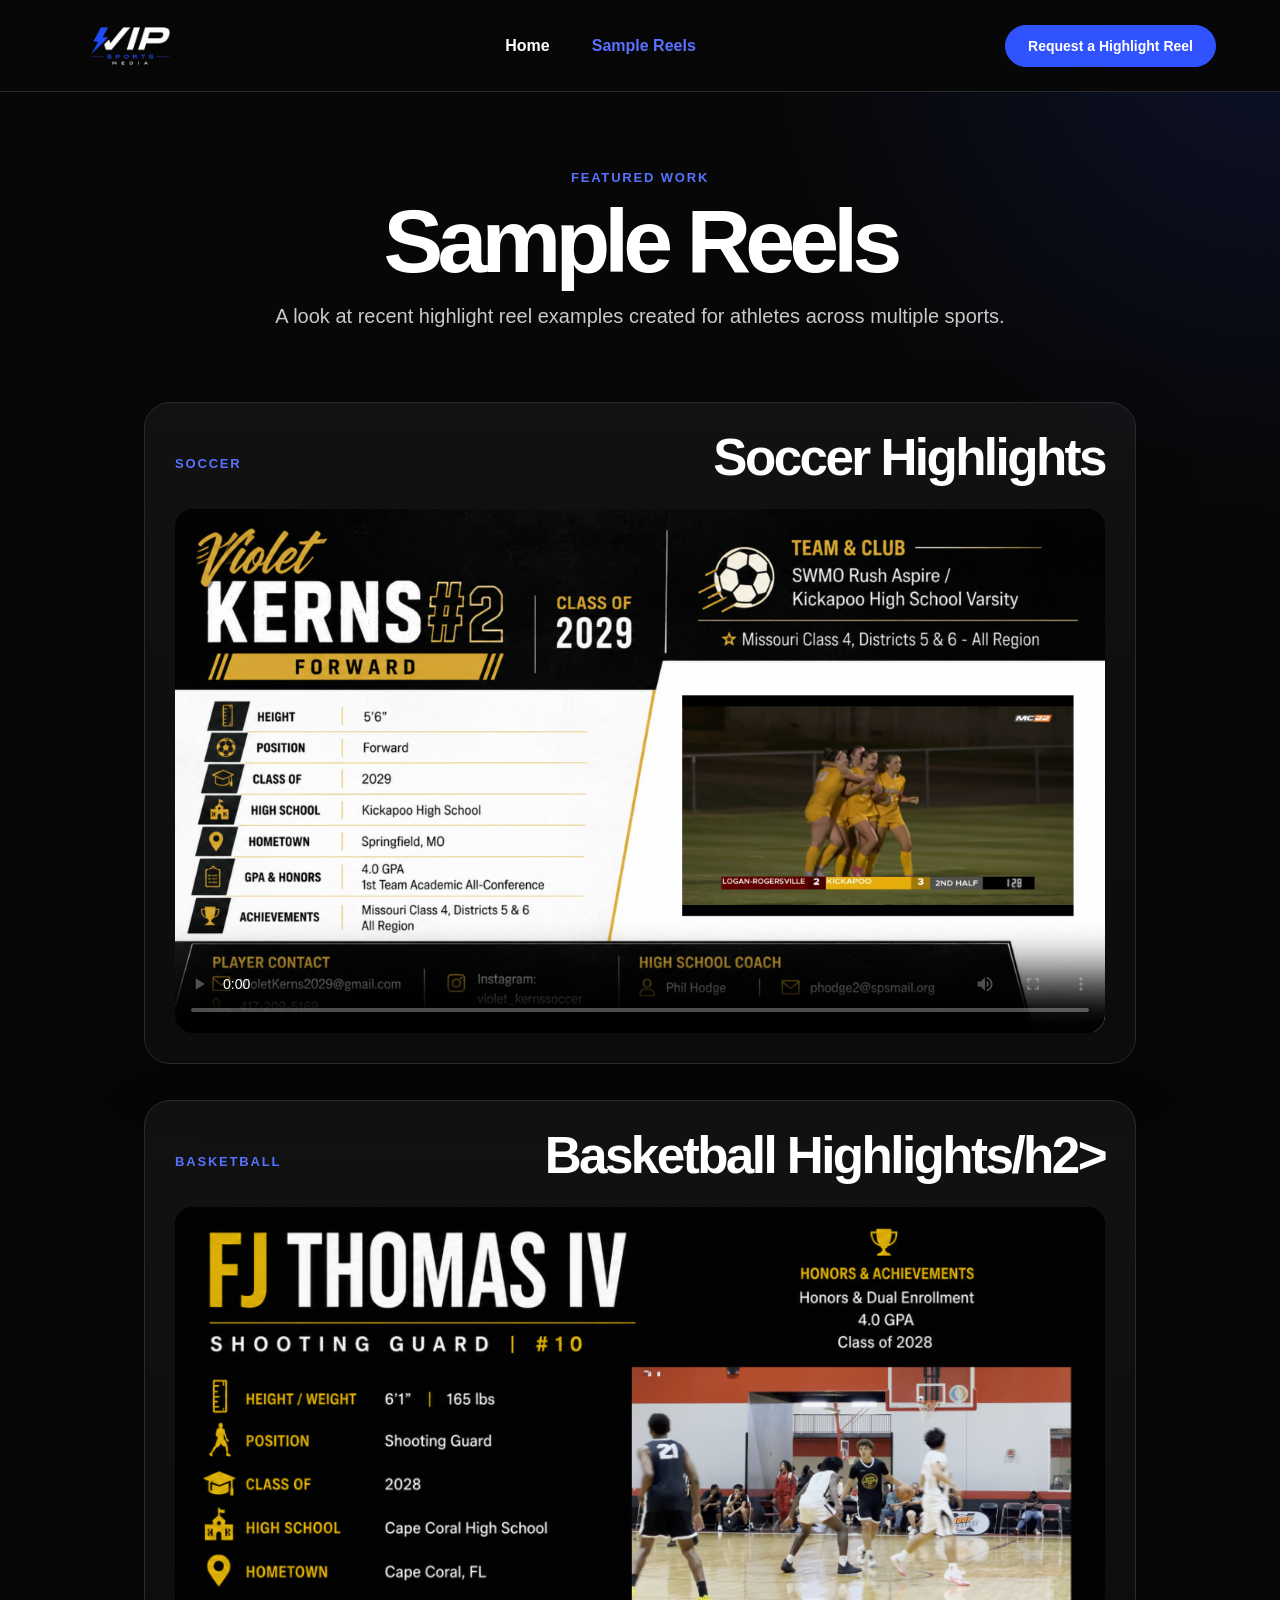
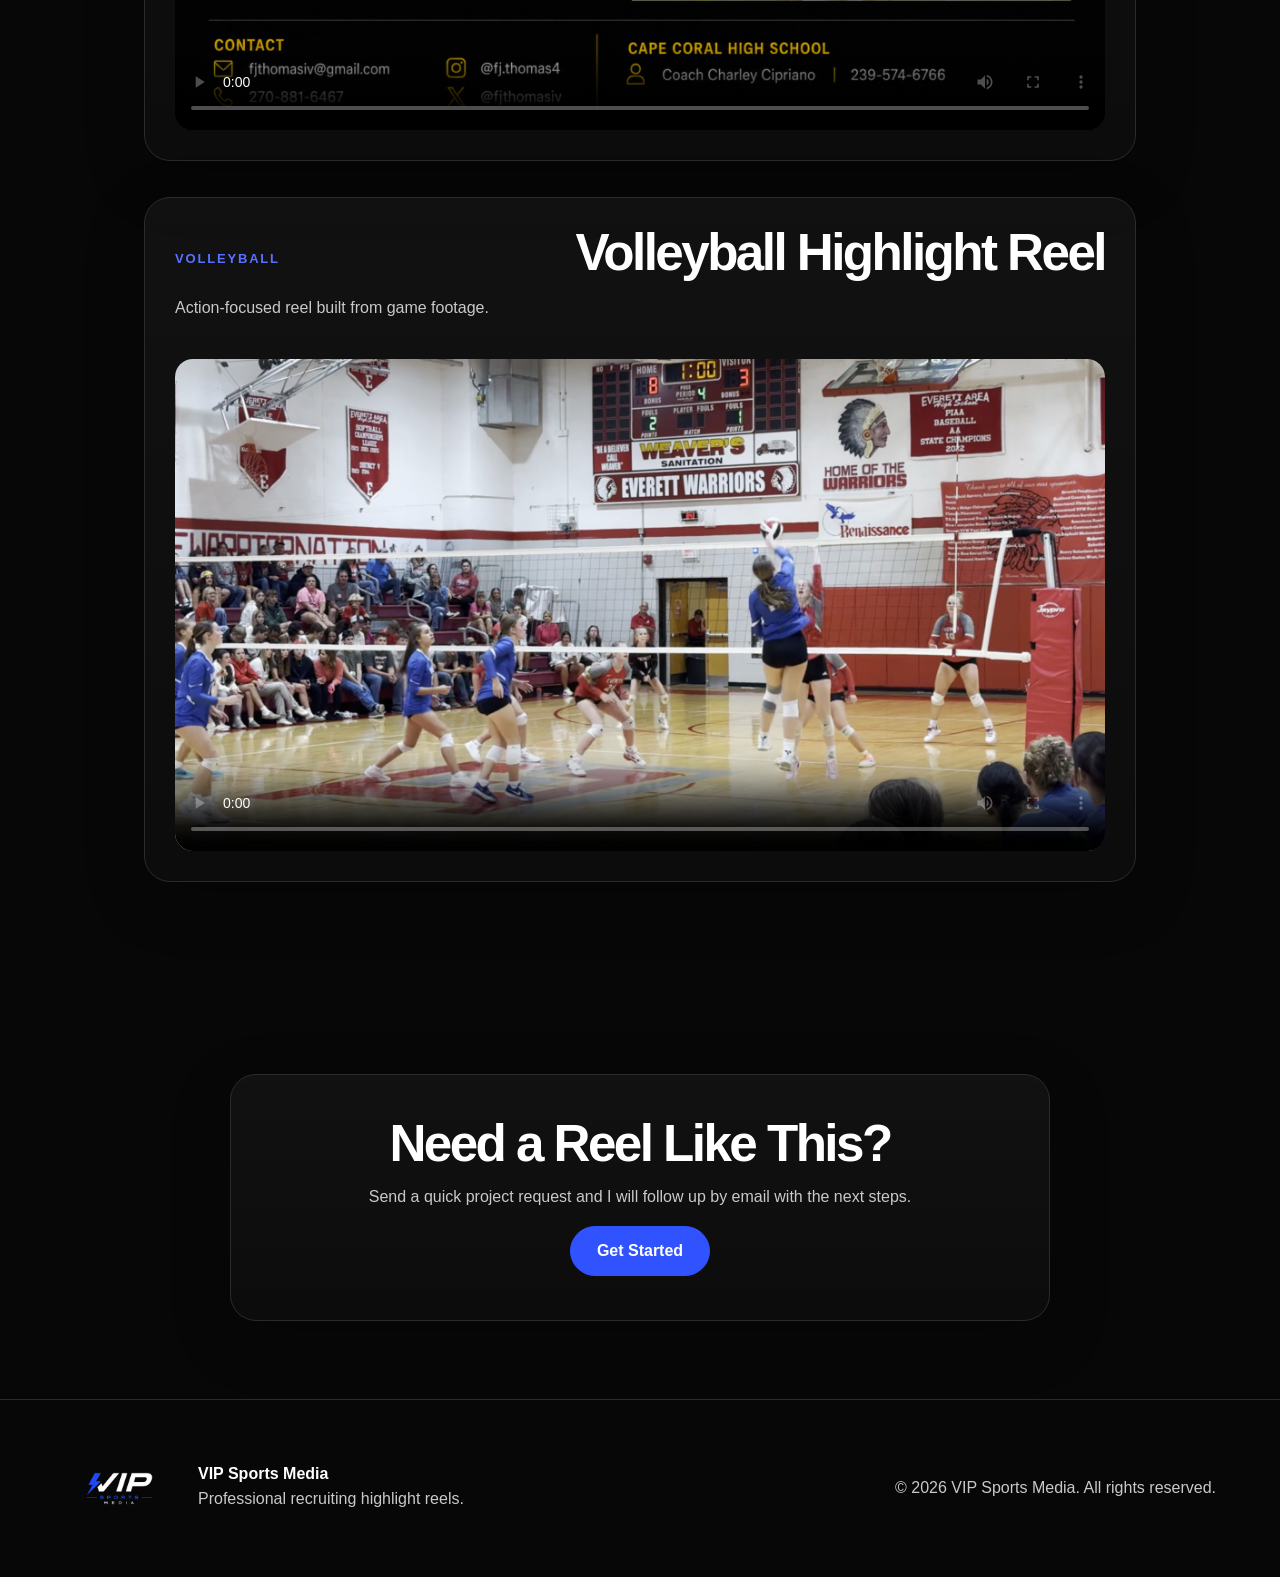
==== sample-reels.html @ ad0f1d86 "Update basketball sample title" ====
<!doctype html>
<html lang="en">
<head>
  <meta charset="utf-8">
  <meta name="viewport" content="width=device-width, initial-scale=1">
  <title>Sample Reels | VIP Sports Media</title>
  <meta name="description" content="Featured basketball and volleyball highlight reels edited by VIP Sports Media.">
  <link rel="stylesheet" href="css/styles.css">
</head>
<body>
  <header class="site-header">
    <a class="brand" href="index.html" aria-label="VIP Sports Media home">
      <img src="images/logo.png" alt="VIP Sports Media logo">
    </a>
    <nav aria-label="Primary navigation">
      <a href="index.html">Home</a>
      <a href="sample-reels.html" class="active">Sample Reels</a>
    </nav>
    <a class="btn btn-small" href="index.html#request">Request a Highlight Reel</a>
  </header>

  <main>
    <section class="section samples-hero center reveal">
      <p class="eyebrow">Featured Work</p>
      <h1>Sample Reels</h1>
      <p class="lead centered">A look at recent highlight reel examples created for athletes across multiple sports.</p>
    </section>

    <section class="section samples-grid reveal">
    <article class="sample-card card">
      <div class="sample-info">
        <p class="sport-tag">Soccer</p>
        <h2>Soccer Highlights</h2>
      </div>
      <video controls preload="metadata" poster="images/Bio - Kerns.png">
        <source src="videos/Violet_Kerns.mp4" type="video/mp4">
        Your browser does not support the video tag.
      </video>
    </article>

      <article class="sample-card card">
        <div class="sample-info">
          <p class="sport-tag">Basketball</p>
          <h2>Basketball Highlights/h2>
        </div>
        <video controls preload="metadata" poster="images/fj-thomas-cover.png">
          <source src="videos/fj-thomas-highlight.mp4" type="video/mp4">
          Your browser does not support the video tag.
        </video>
      </article>

      <article class="sample-card card">
        <div class="sample-info">
          <p class="sport-tag">Volleyball</p>
          <h2>Volleyball Highlight Reel</h2>
          <p>Action-focused reel built from game footage.</p>
        </div>
        <video controls preload="metadata" poster="images/volleyball-cover.png">
          <source src="videos/volleyball-highlight.mp4" type="video/mp4">
          Your browser does not support the video tag.
        </video>
      </article>
    </section>

    <section class="section center reveal">
      <div class="final-cta card">
        <h2>Need a Reel Like This?</h2>
        <p>Send a quick project request and I will follow up by email with the next steps.</p>
        <a class="btn" href="index.html#request">Get Started</a>
      </div>
    </section>
  </main>

  <footer class="site-footer">
    <img src="images/logo.png" alt="VIP Sports Media logo">
    <div>
      <strong>VIP Sports Media</strong>
      <p>Professional recruiting highlight reels.</p>
    </div>
    <p>© 2026 VIP Sports Media. All rights reserved.</p>
  </footer>

  <script src="js/script.js"></script>
</body>
</html>
---- css/styles.css ----
:root {
  --bg: #070707;
  --surface: #111111;
  --card: #171717;
  --line: #2b2b2b;
  --text: #ffffff;
  --muted: #c9c9c9;
  --soft: #f4f4f4;
  --blue: #3152ff;
  --blue-light: #5872ff;
  --shadow: 0 24px 90px rgba(0, 0, 0, .42);
}

* { box-sizing: border-box; }
html { scroll-behavior: smooth; }
body {
  margin: 0;
  background: radial-gradient(circle at top right, rgba(49, 82, 255, .14), transparent 32rem), var(--bg);
  color: var(--text);
  font-family: Arial, Helvetica, sans-serif;
}
a { color: inherit; }
img, video { max-width: 100%; }

.site-header {
  min-height: 92px;
  display: flex;
  align-items: center;
  justify-content: space-between;
  gap: 24px;
  padding: 0 5vw;
  border-bottom: 1px solid var(--line);
  background: rgba(7, 7, 7, .9);
  backdrop-filter: blur(14px);
  position: sticky;
  top: 0;
  z-index: 10;
}
.brand img { width: 132px; display: block; }
nav { display: flex; gap: 42px; font-weight: 800; }
nav a { text-decoration: none; color: var(--text); }
nav a:hover, nav a.active { color: var(--blue-light); }

.section { padding: 78px 5vw; }
.center { text-align: center; }
.narrow { max-width: 760px; margin: 0 auto; }

.btn {
  display: inline-flex;
  align-items: center;
  justify-content: center;
  background: var(--blue);
  color: #fff;
  text-decoration: none;
  border: 1px solid var(--blue);
  border-radius: 999px;
  padding: 15px 26px;
  font-weight: 900;
  cursor: pointer;
  transition: transform .2s ease, background .2s ease, border-color .2s ease;
}
.btn:hover { background: var(--blue-light); border-color: var(--blue-light); transform: translateY(-2px); }
.btn-small { padding: 12px 22px; font-size: 14px; }
.btn-outline { background: transparent; border-color: rgba(255, 255, 255, .25); }
.btn-full { width: 100%; }

.eyebrow {
  margin: 0 0 14px;
  color: var(--blue-light);
  text-transform: uppercase;
  letter-spacing: .14em;
  font-weight: 900;
  font-size: 13px;
}
h1, h2, h3, p { margin-top: 0; }
h1 {
  font-size: clamp(48px, 7vw, 92px);
  line-height: .94;
  letter-spacing: -.065em;
  margin-bottom: 22px;
}
h2 {
  font-size: clamp(36px, 4vw, 58px);
  line-height: .98;
  letter-spacing: -.05em;
  margin-bottom: 16px;
}
h3 { font-size: 24px; margin-bottom: 12px; }
.lead, .section-heading p, .section-text {
  color: var(--muted);
  font-size: 20px;
  line-height: 1.55;
}
.centered { margin-left: auto; margin-right: auto; }
.section-heading { max-width: 860px; margin: 0 auto 34px; }

.hero {
  display: grid;
  grid-template-columns: minmax(0, 1fr) minmax(360px, .92fr);
  gap: 60px;
  align-items: center;
  min-height: calc(100vh - 92px);
}
.hero-copy { max-width: 780px; }
.pill-row {
  display: flex;
  flex-wrap: wrap;
  gap: 12px;
  margin: 26px 0 0;
}
.pill-row span {
  background: rgba(255, 255, 255, .055);
  border: 1px solid var(--line);
  border-radius: 999px;
  padding: 10px 15px;
  font-size: 14px;
  font-weight: 900;
}
.actions { display: flex; flex-wrap: wrap; gap: 16px; margin-top: 32px; }
.hero-visual {
  position: relative;
  min-height: 460px;
  border: 1px solid var(--line);
  border-radius: 30px;
  overflow: hidden;
  background: #000;
  box-shadow: var(--shadow);
}
.hero-visual::after {
  content: "";
  position: absolute;
  inset: 0;
  background: linear-gradient(135deg, rgba(0,0,0,.58), rgba(0,0,0,.05) 55%, rgba(49,82,255,.22));
}
.hero-visual img { width: 100%; height: 100%; min-height: 460px; object-fit: cover; display: block; }
.badge {
  position: absolute;
  z-index: 2;
  background: rgba(7, 7, 7, .78);
  border: 1px solid rgba(255, 255, 255, .18);
  backdrop-filter: blur(12px);
  border-radius: 999px;
  padding: 12px 18px;
  font-weight: 900;
}
.badge-top { top: 22px; right: 22px; }
.badge-bottom { bottom: 22px; left: 22px; }

.card {
  background: linear-gradient(180deg, rgba(255,255,255,.045), rgba(255,255,255,.02));
  border: 1px solid var(--line);
  border-radius: 26px;
  box-shadow: 0 18px 60px rgba(0,0,0,.24);
}
.feature-grid, .steps-row {
  display: grid;
  grid-template-columns: repeat(3, minmax(0, 1fr));
  gap: 22px;
  max-width: 1180px;
  margin: 0 auto;
}
.feature-card, .step-card { padding: 32px; }
.feature-card p, .step-card p, .price-card p, .sample-card p, .final-cta p, .site-footer p {
  color: var(--muted);
  line-height: 1.55;
}
.icon { font-size: 34px; margin-bottom: 18px; }
.step-number { color: var(--blue-light); font-weight: 900; letter-spacing: .08em; }

.split-section {
  display: grid;
  grid-template-columns: minmax(0, .9fr) minmax(320px, .7fr);
  gap: 50px;
  align-items: center;
  max-width: 1180px;
  margin: 0 auto;
}
.price-card { padding: 42px; text-align: center; }
.price-label { color: var(--muted); font-weight: 900; text-transform: uppercase; letter-spacing: .14em; font-size: 13px; }
.price { font-size: 94px; line-height: 1; font-weight: 900; letter-spacing: -.075em; margin: 8px 0 22px; }
.check-list { display: inline-grid; gap: 10px; text-align: left; margin: 0 0 22px; padding: 0; list-style: none; }
.check-list li::before { content: "✓"; color: var(--blue-light); font-weight: 900; margin-right: 10px; }
.small-note { font-size: 14px; font-weight: 800; }

.contact-card { max-width: 900px; margin: 34px auto 0; padding: 34px; }
.form-grid { display: grid; grid-template-columns: 1fr 1fr; gap: 18px; }
label { display: block; margin-bottom: 18px; color: var(--text); font-size: 13px; font-weight: 900; }
input, textarea {
  width: 100%;
  margin-top: 8px;
  background: #101010;
  border: 1px solid #343434;
  border-radius: 10px;
  color: var(--text);
  font: inherit;
  padding: 14px;
}
textarea { min-height: 130px; resize: vertical; }
input:focus, textarea:focus { outline: 2px solid rgba(49, 82, 255, .5); border-color: var(--blue-light); }

.samples-hero { padding-bottom: 30px; }
.samples-hero h1 { margin-bottom: 18px; }
.samples-grid { max-width: 1120px; margin: 0 auto; padding-top: 20px; }
.sample-card { padding: 30px; margin-bottom: 36px; }
.sample-info { display: flex; flex-wrap: wrap; align-items: end; justify-content: space-between; gap: 14px; margin-bottom: 22px; }
.sample-info h2 { margin-bottom: 4px; }
.sport-tag { color: var(--blue-light) !important; font-weight: 900; text-transform: uppercase; letter-spacing: .14em; font-size: 13px; }
video { width: 100%; border-radius: 18px; background: #000; display: block; }
.final-cta { max-width: 820px; margin: 0 auto; padding: 44px; }

.site-footer {
  display: grid;
  grid-template-columns: auto 1fr auto;
  align-items: center;
  gap: 24px;
  padding: 52px 5vw;
  border-top: 1px solid var(--line);
}
.site-footer img { width: 110px; }
.site-footer strong { display: block; margin-bottom: 4px; }
.site-footer p { margin: 0; }

.reveal { opacity: 0; transform: translateY(18px); transition: opacity .55s ease, transform .55s ease; }
.reveal.visible { opacity: 1; transform: translateY(0); }

@media (max-width: 900px) {
  .site-header { flex-wrap: wrap; padding: 18px 5vw; }
  .site-header .btn { display: none; }
  nav { order: 3; width: 100%; justify-content: center; gap: 30px; }
  .hero, .split-section, .feature-grid, .steps-row { grid-template-columns: 1fr; }
  .hero { min-height: auto; }
  .hero-visual, .hero-visual img { min-height: 330px; }
  .section { padding: 56px 5vw; }
  .form-grid { grid-template-columns: 1fr; gap: 0; }
  .site-footer { grid-template-columns: 1fr; text-align: center; justify-items: center; }
}

@media (max-width: 560px) {
  .brand img { width: 116px; }
  h1 { font-size: 48px; }
  h2 { font-size: 38px; }
  .lead, .section-heading p, .section-text { font-size: 18px; }
  .actions { flex-direction: column; align-items: stretch; }
  .btn { width: 100%; }
  .price { font-size: 76px; }
  .contact-card, .feature-card, .step-card, .sample-card, .price-card { padding: 24px; }
}
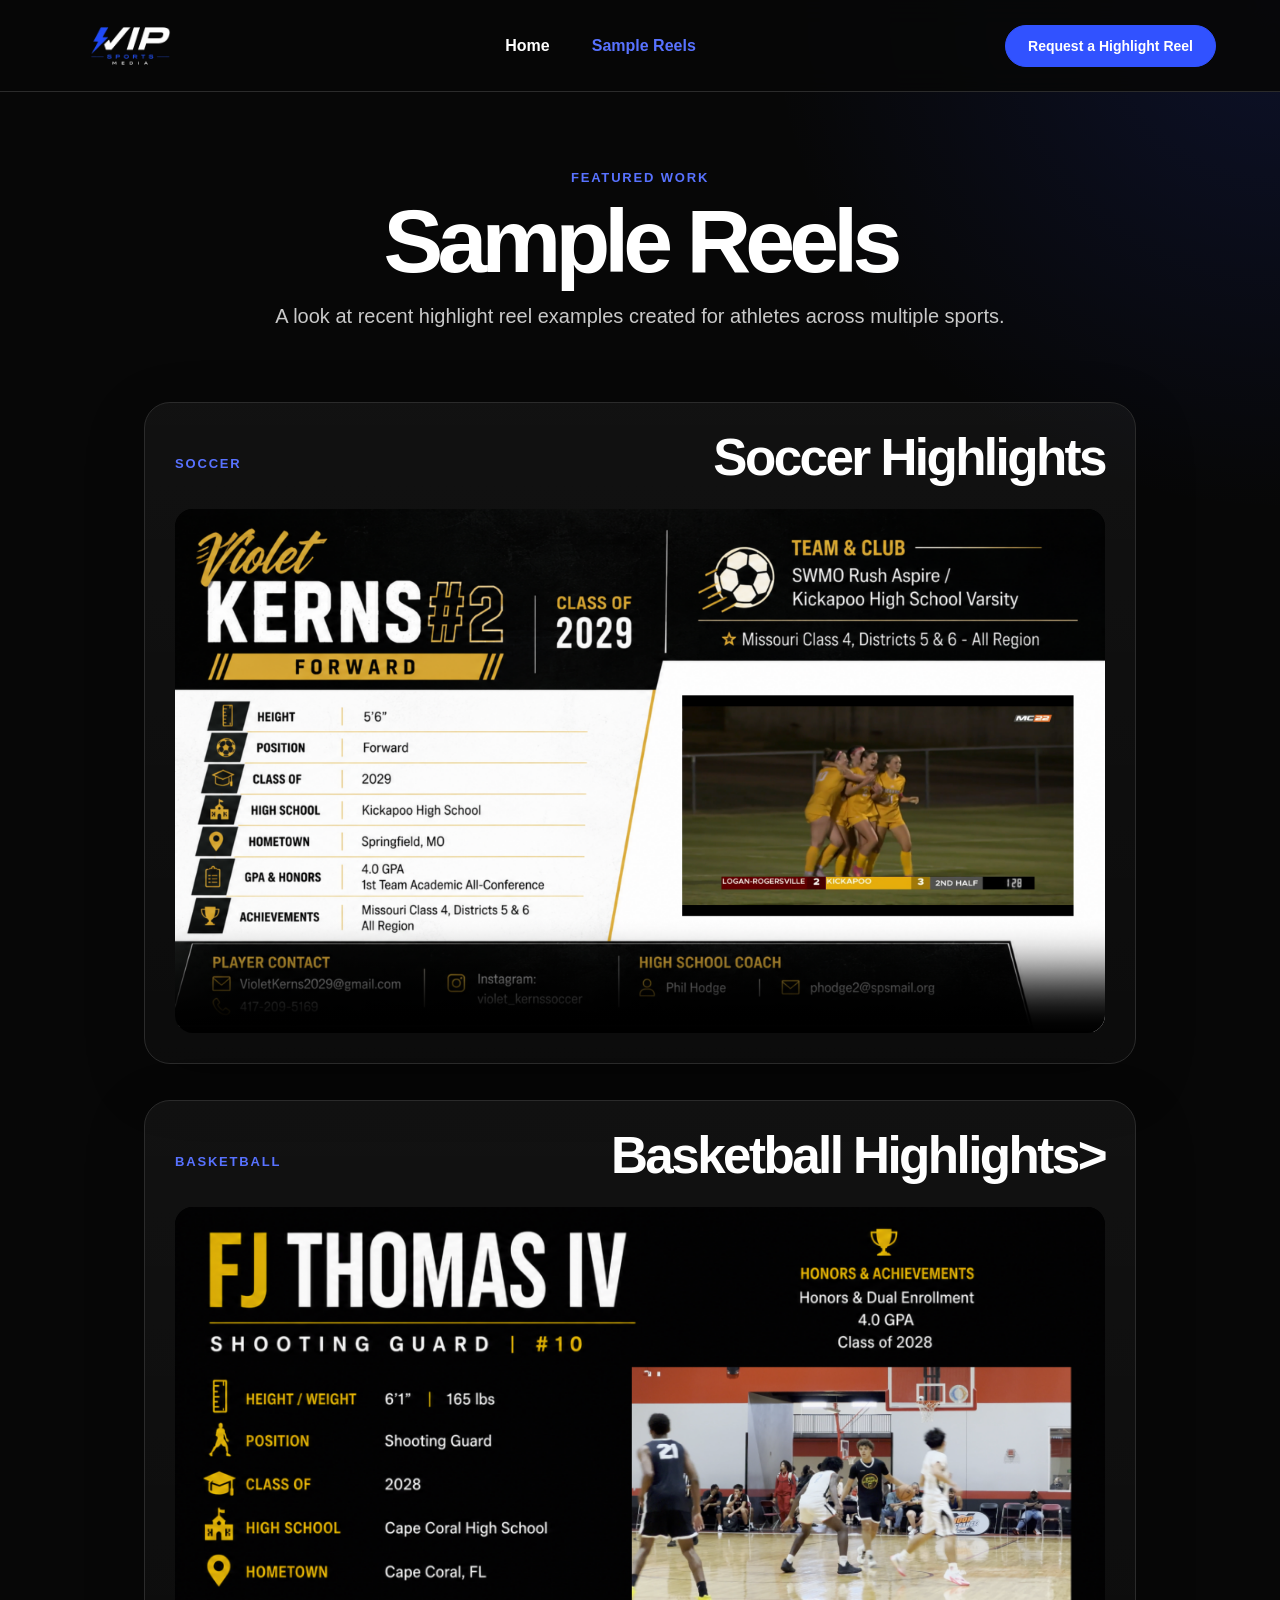
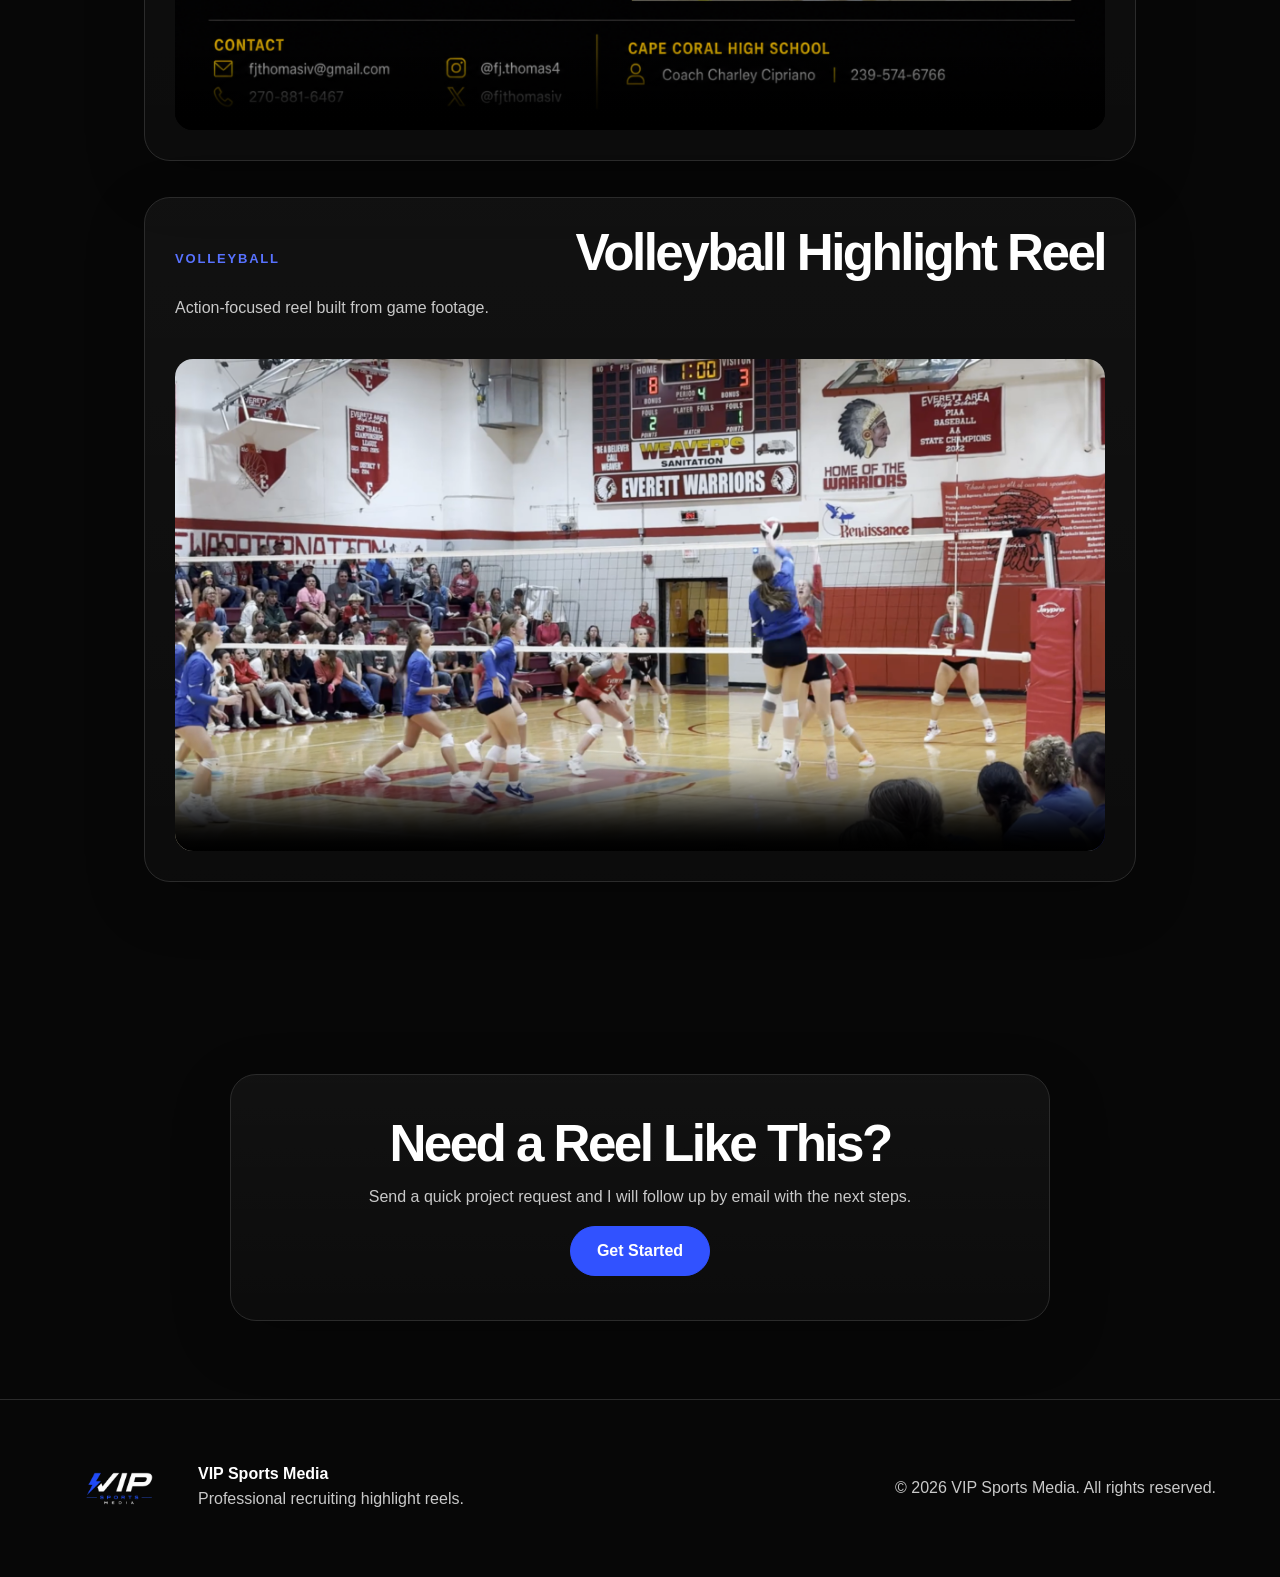
==== commit 7d460a09: "Update sample-reels.html" ====
--- a/sample-reels.html
+++ b/sample-reels.html
@@ -41,7 +41,7 @@
       <article class="sample-card card">
         <div class="sample-info">
           <p class="sport-tag">Basketball</p>
-          <h2>Basketball Highlights/h2>
+          <h2>Basketball Highlights>
         </div>
         <video controls preload="metadata" poster="images/fj-thomas-cover.png">
           <source src="videos/fj-thomas-highlight.mp4" type="video/mp4">
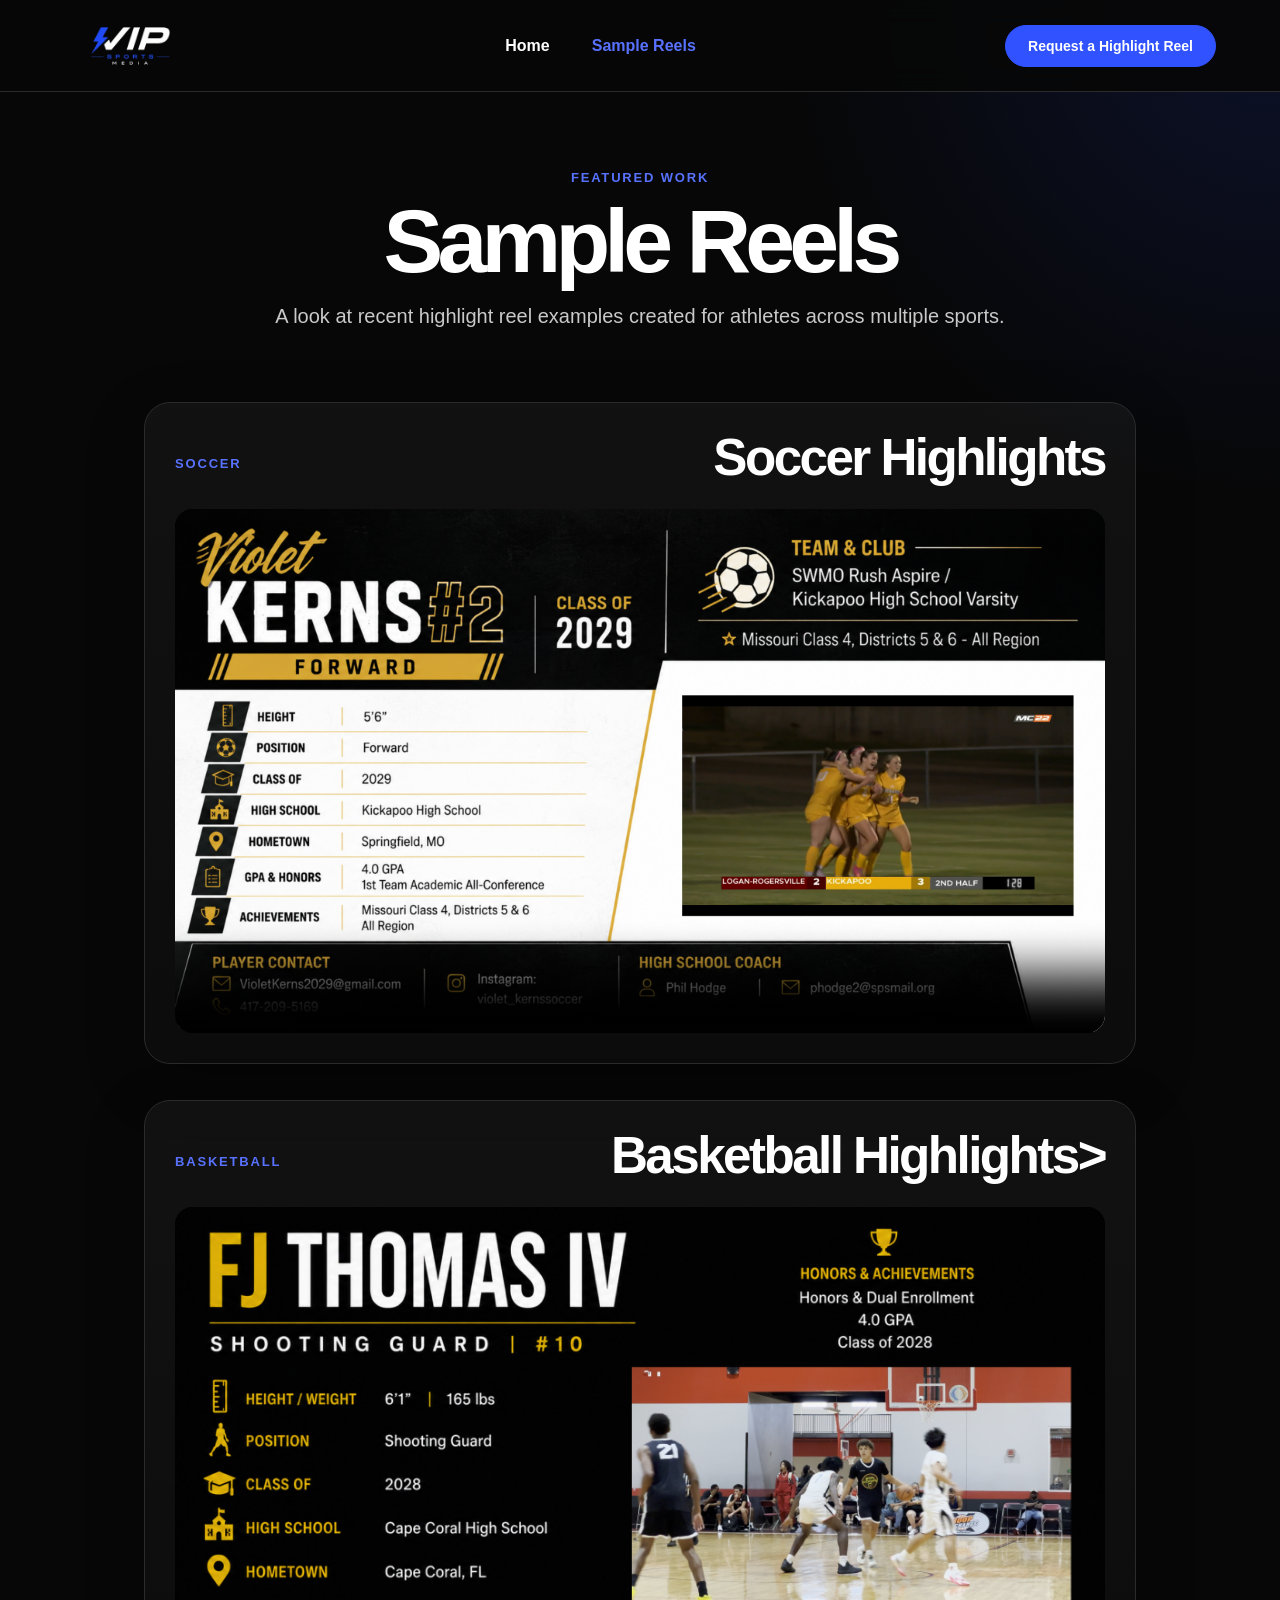
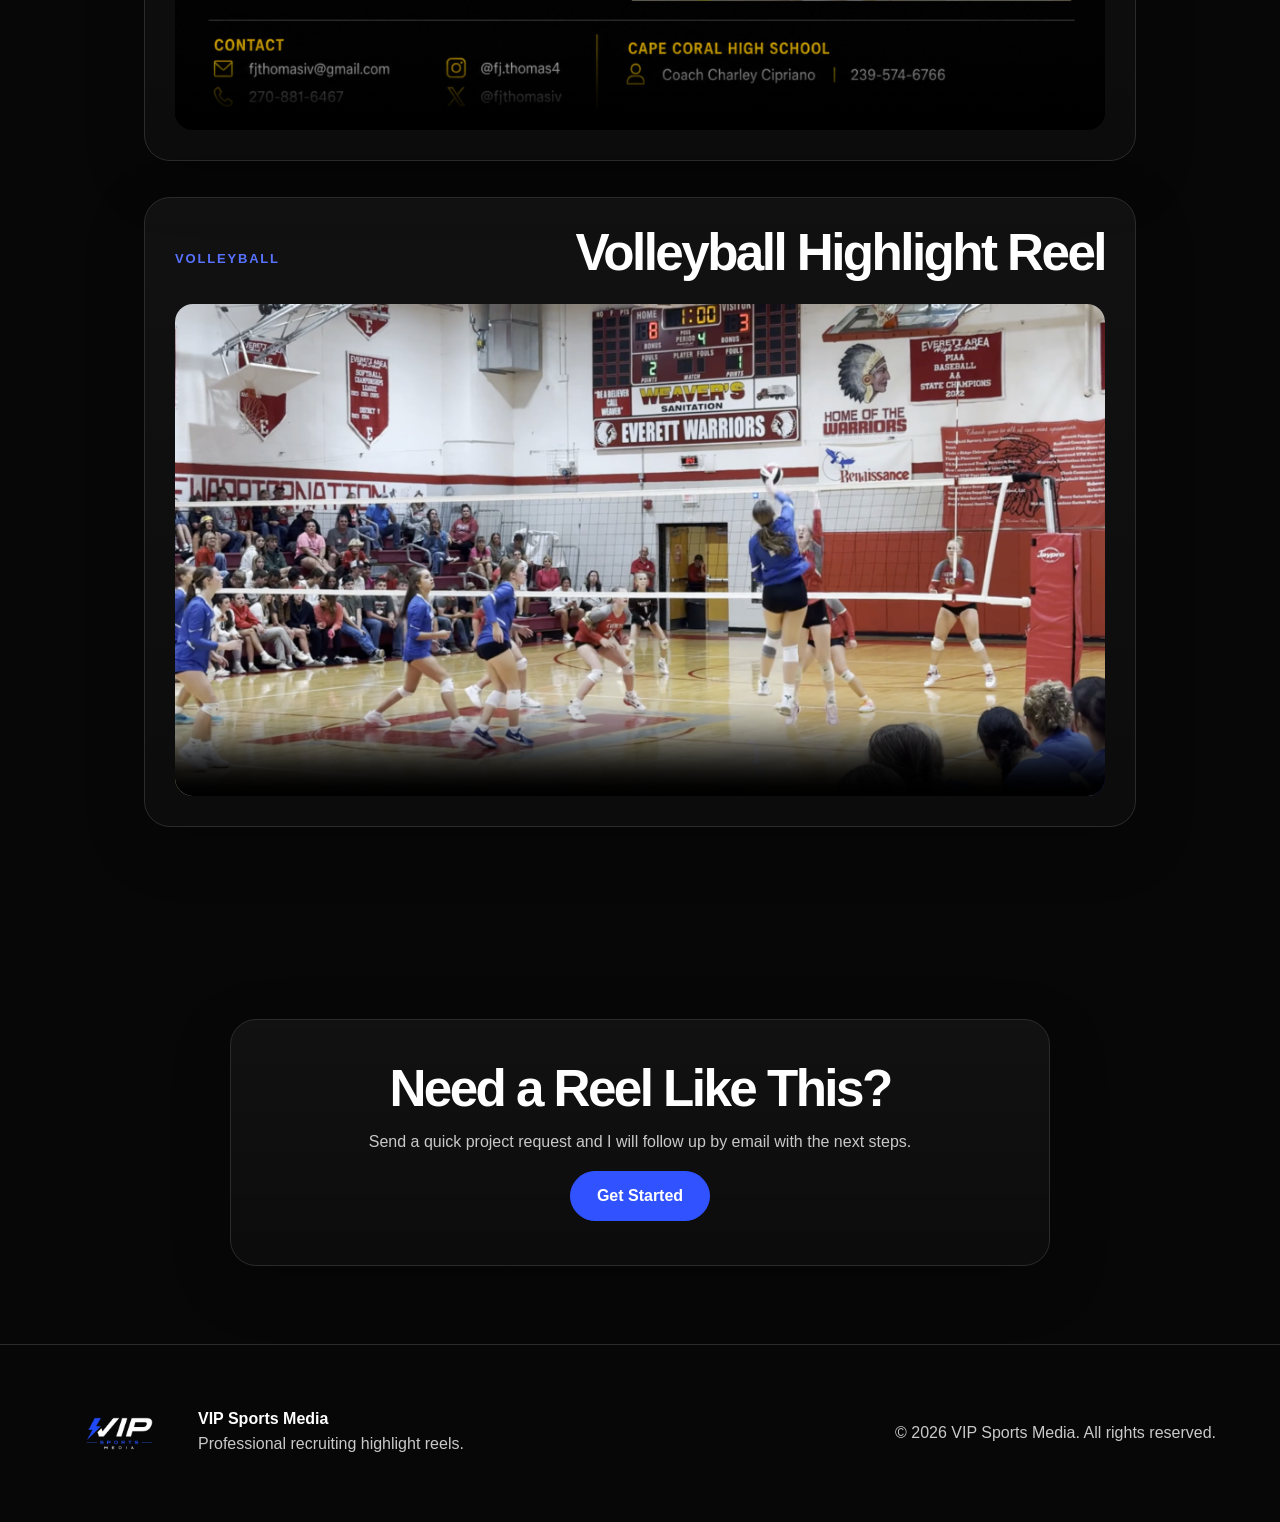
==== commit 8eccda49: "Update sample-reels.html" ====
--- a/sample-reels.html
+++ b/sample-reels.html
@@ -53,7 +53,6 @@
         <div class="sample-info">
           <p class="sport-tag">Volleyball</p>
           <h2>Volleyball Highlight Reel</h2>
-          <p>Action-focused reel built from game footage.</p>
         </div>
         <video controls preload="metadata" poster="images/volleyball-cover.png">
           <source src="videos/volleyball-highlight.mp4" type="video/mp4">
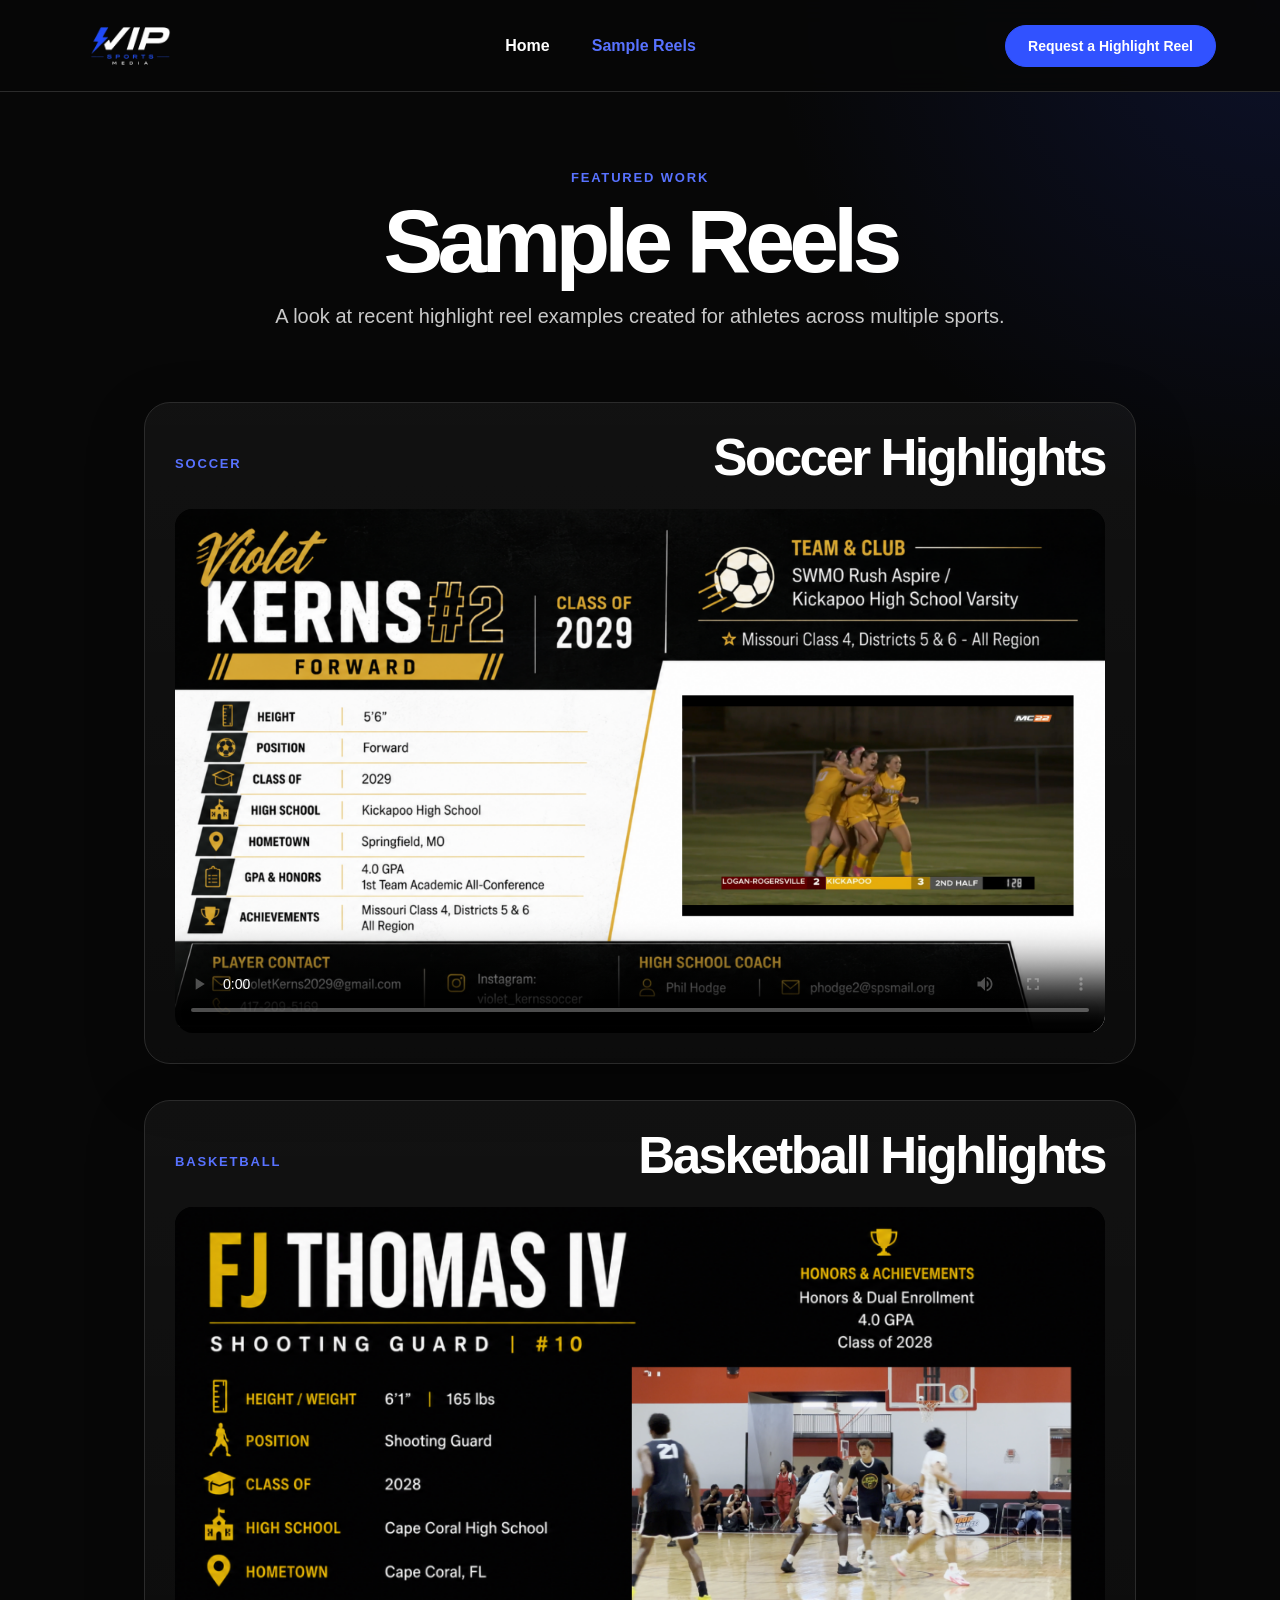
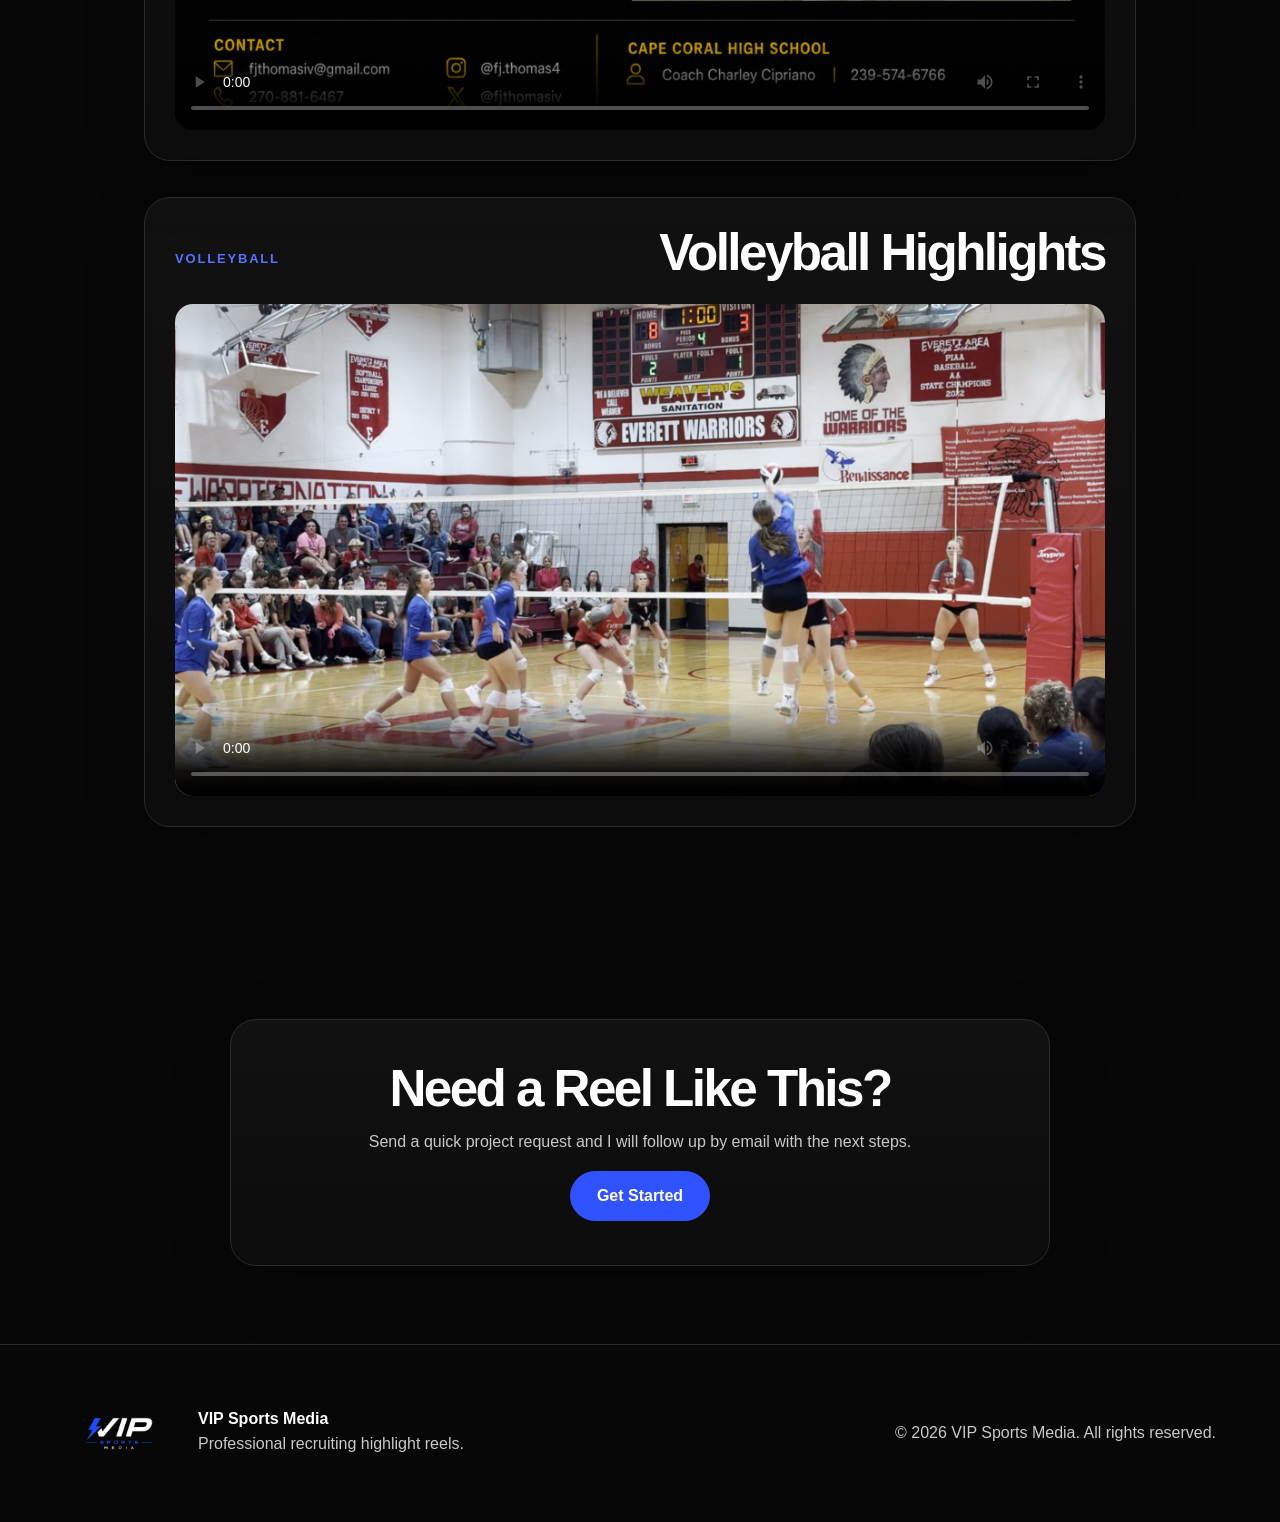
==== commit d6e0a8b7: "Update sample-reels.html" ====
--- a/sample-reels.html
+++ b/sample-reels.html
@@ -41,7 +41,7 @@
       <article class="sample-card card">
         <div class="sample-info">
           <p class="sport-tag">Basketball</p>
-          <h2>Basketball Highlights>
+          <h2>Basketball Highlights</h2>
         </div>
         <video controls preload="metadata" poster="images/fj-thomas-cover.png">
           <source src="videos/fj-thomas-highlight.mp4" type="video/mp4">
@@ -52,7 +52,7 @@
       <article class="sample-card card">
         <div class="sample-info">
           <p class="sport-tag">Volleyball</p>
-          <h2>Volleyball Highlight Reel</h2>
+          <h2>Volleyball Highlights</h2>
         </div>
         <video controls preload="metadata" poster="images/volleyball-cover.png">
           <source src="videos/volleyball-highlight.mp4" type="video/mp4">
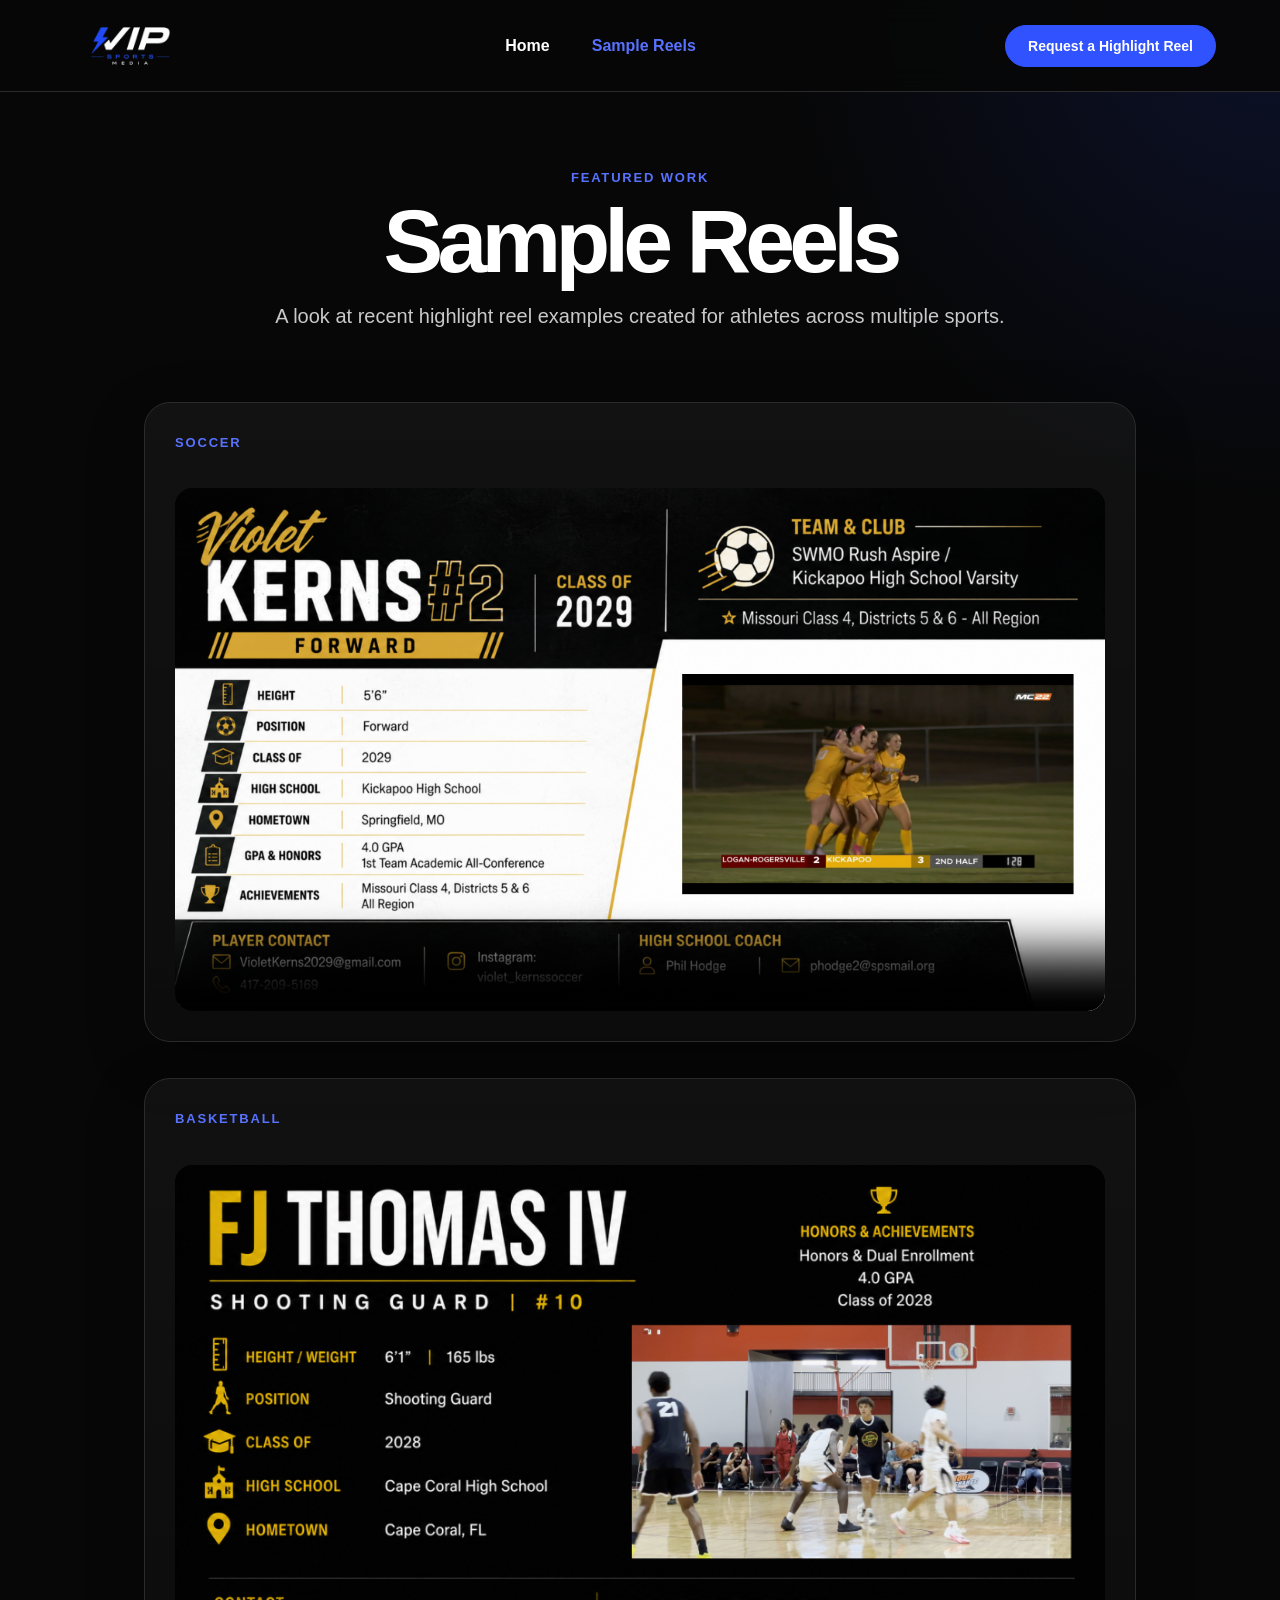
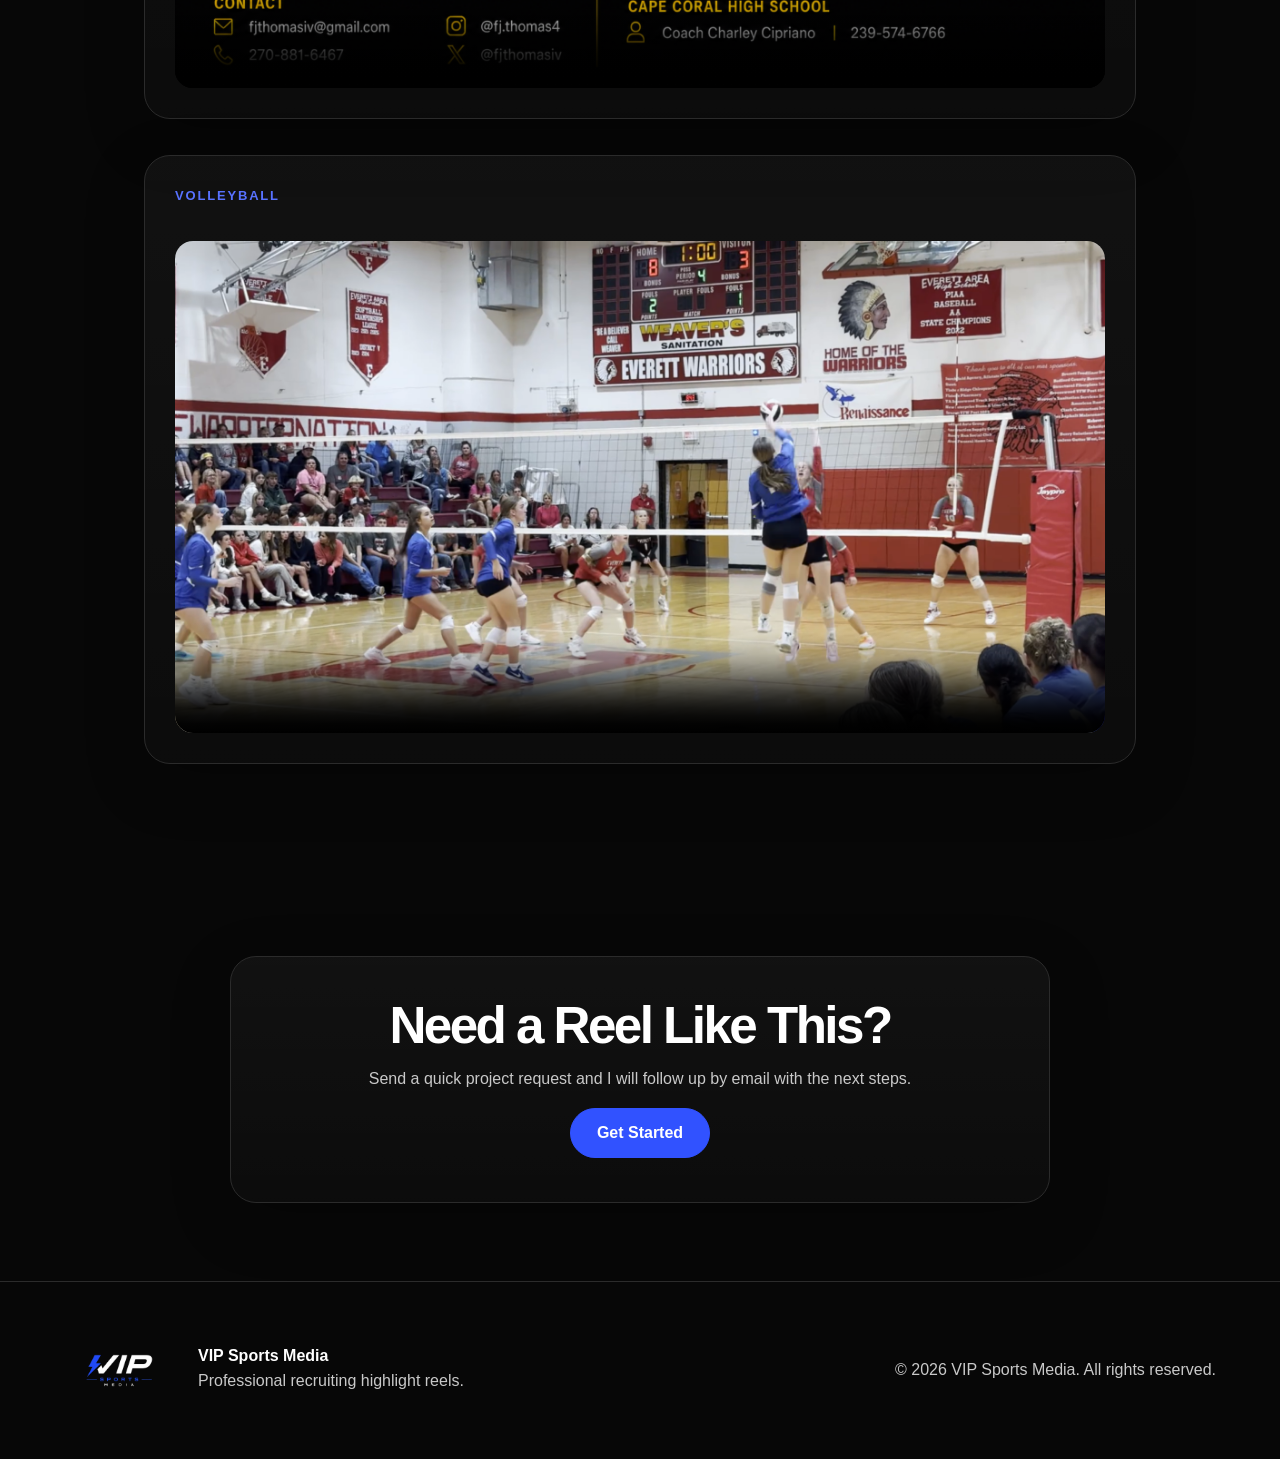
==== commit a6c767e1: "removed " <h2>Soccer Highlights</h2> "" ====
--- a/sample-reels.html
+++ b/sample-reels.html
@@ -30,7 +30,6 @@
     <article class="sample-card card">
       <div class="sample-info">
         <p class="sport-tag">Soccer</p>
-        <h2>Soccer Highlights</h2>
       </div>
       <video controls preload="metadata" poster="images/Bio - Kerns.png">
         <source src="videos/Violet_Kerns.mp4" type="video/mp4">
@@ -41,7 +40,6 @@
       <article class="sample-card card">
         <div class="sample-info">
           <p class="sport-tag">Basketball</p>
-          <h2>Basketball Highlights</h2>
         </div>
         <video controls preload="metadata" poster="images/fj-thomas-cover.png">
           <source src="videos/fj-thomas-highlight.mp4" type="video/mp4">
@@ -52,7 +50,6 @@
       <article class="sample-card card">
         <div class="sample-info">
           <p class="sport-tag">Volleyball</p>
-          <h2>Volleyball Highlights</h2>
         </div>
         <video controls preload="metadata" poster="images/volleyball-cover.png">
           <source src="videos/volleyball-highlight.mp4" type="video/mp4">
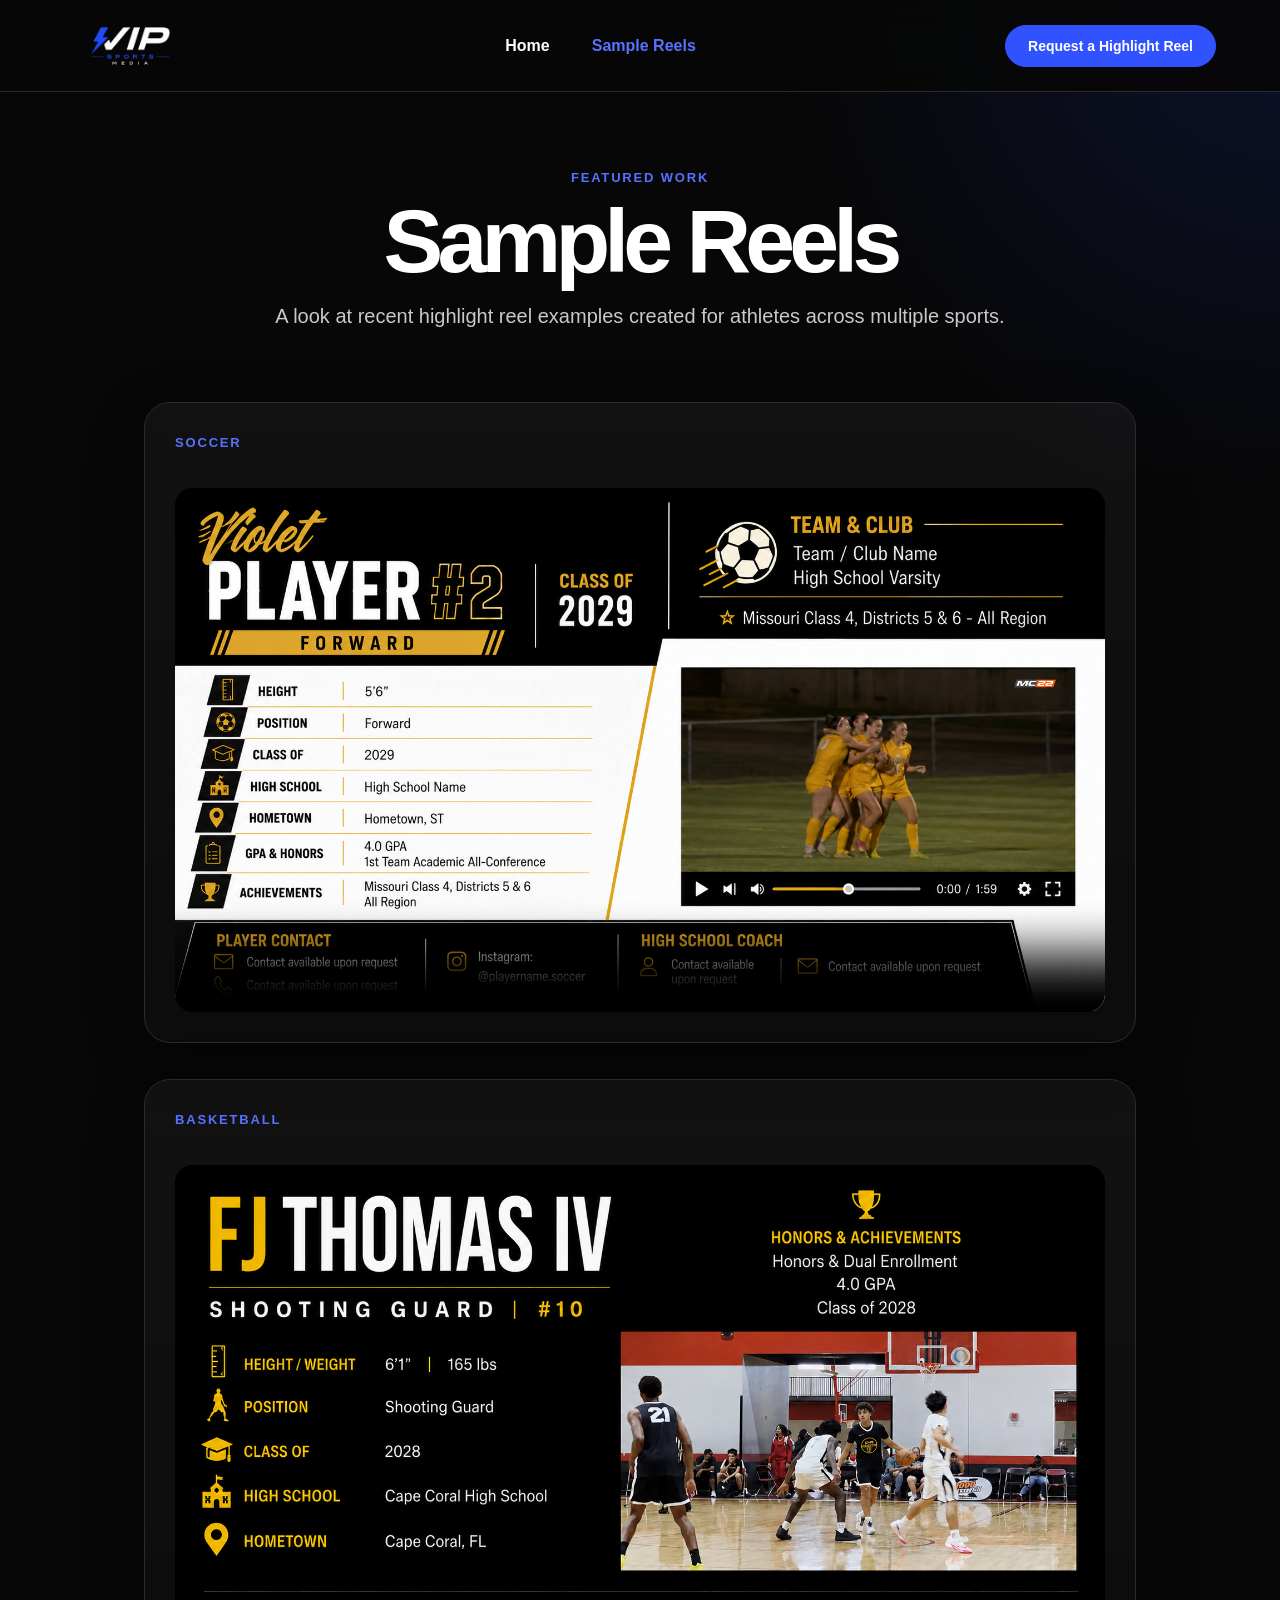
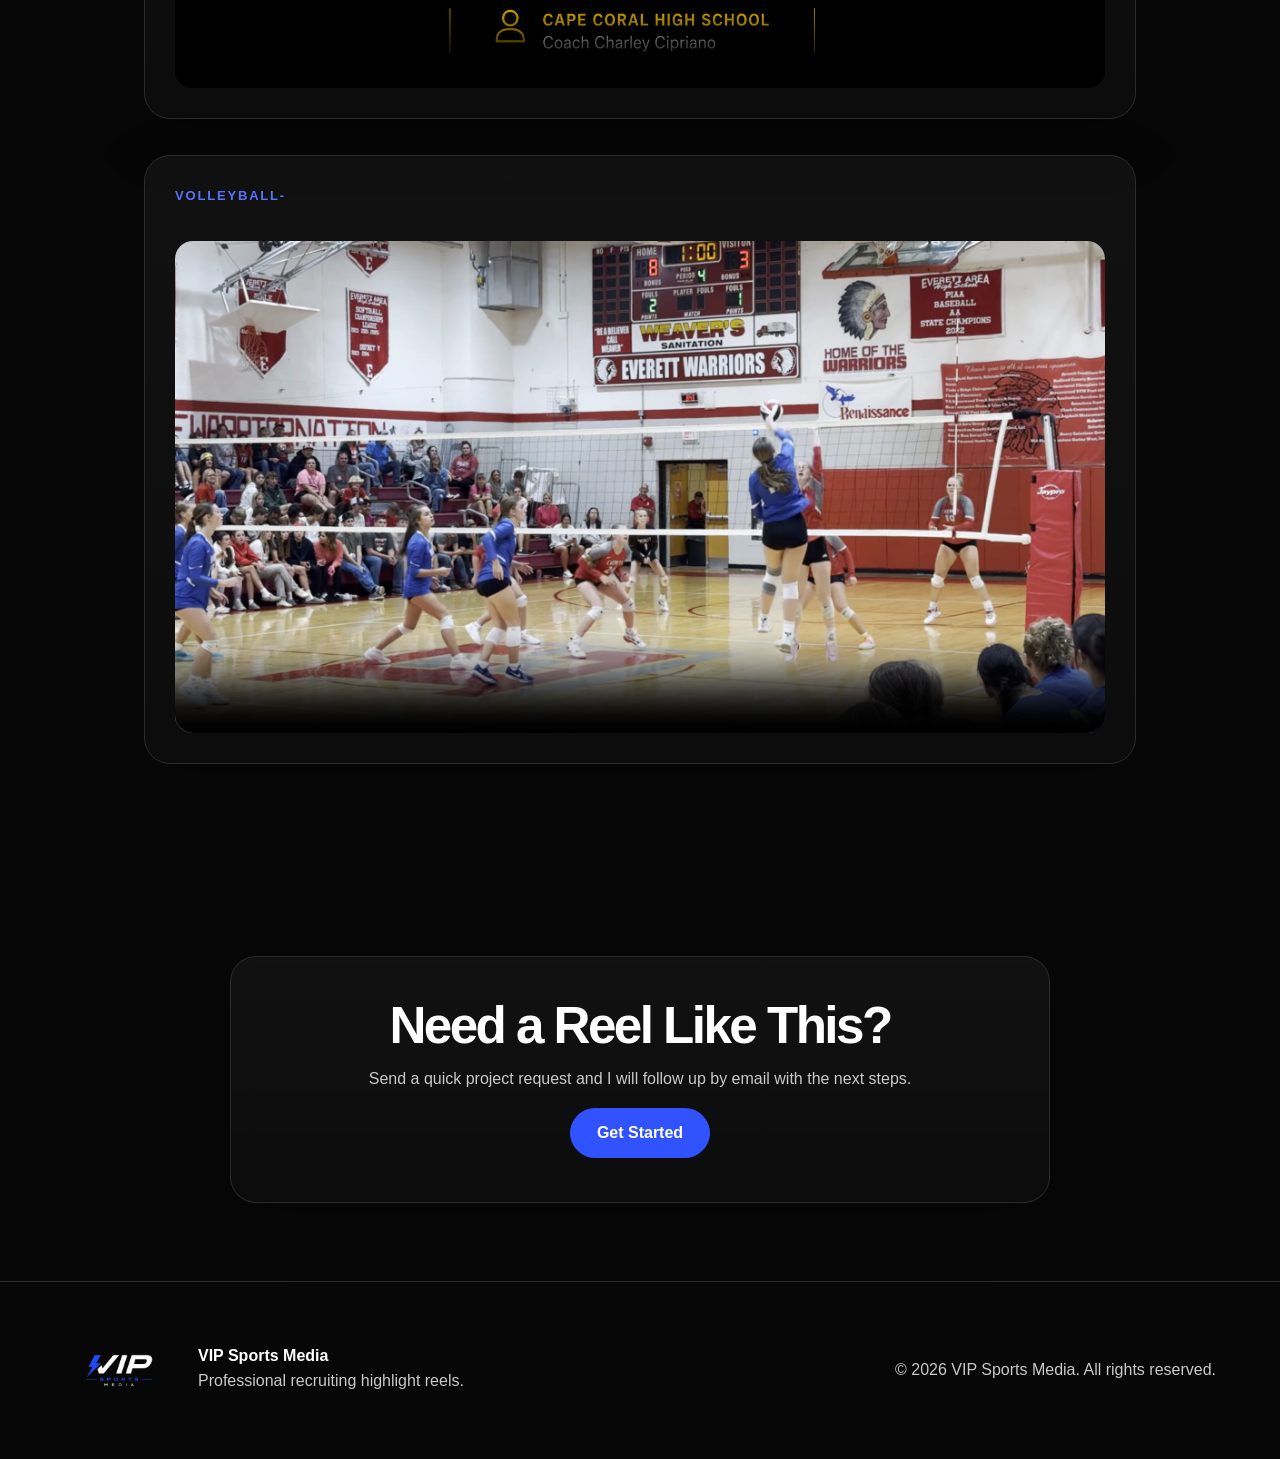
==== commit b6b40bd6: "Update sample-reels.html" ====
--- a/sample-reels.html
+++ b/sample-reels.html
@@ -49,7 +49,7 @@
 
       <article class="sample-card card">
         <div class="sample-info">
-          <p class="sport-tag">Volleyball</p>
+          <p class="sport-tag">Volleyball-</p>
         </div>
         <video controls preload="metadata" poster="images/volleyball-cover.png">
           <source src="videos/volleyball-highlight.mp4" type="video/mp4">
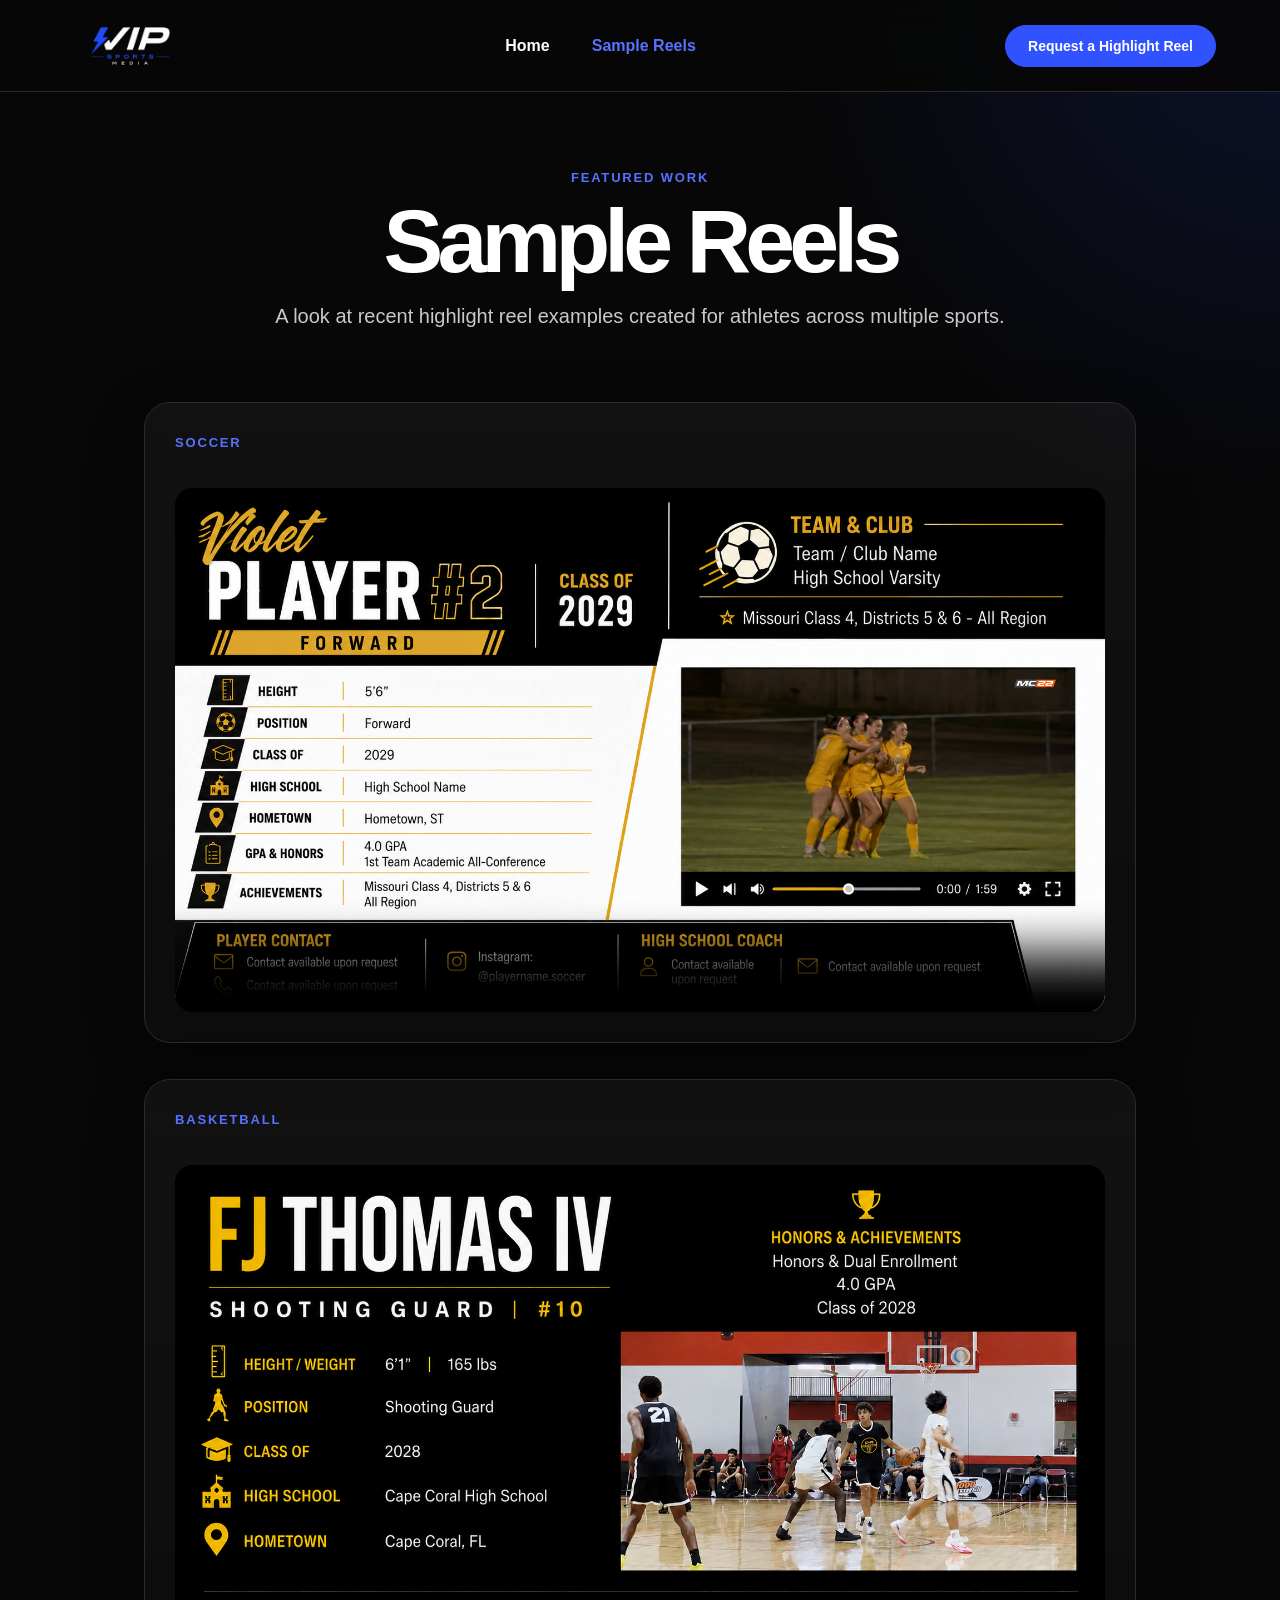
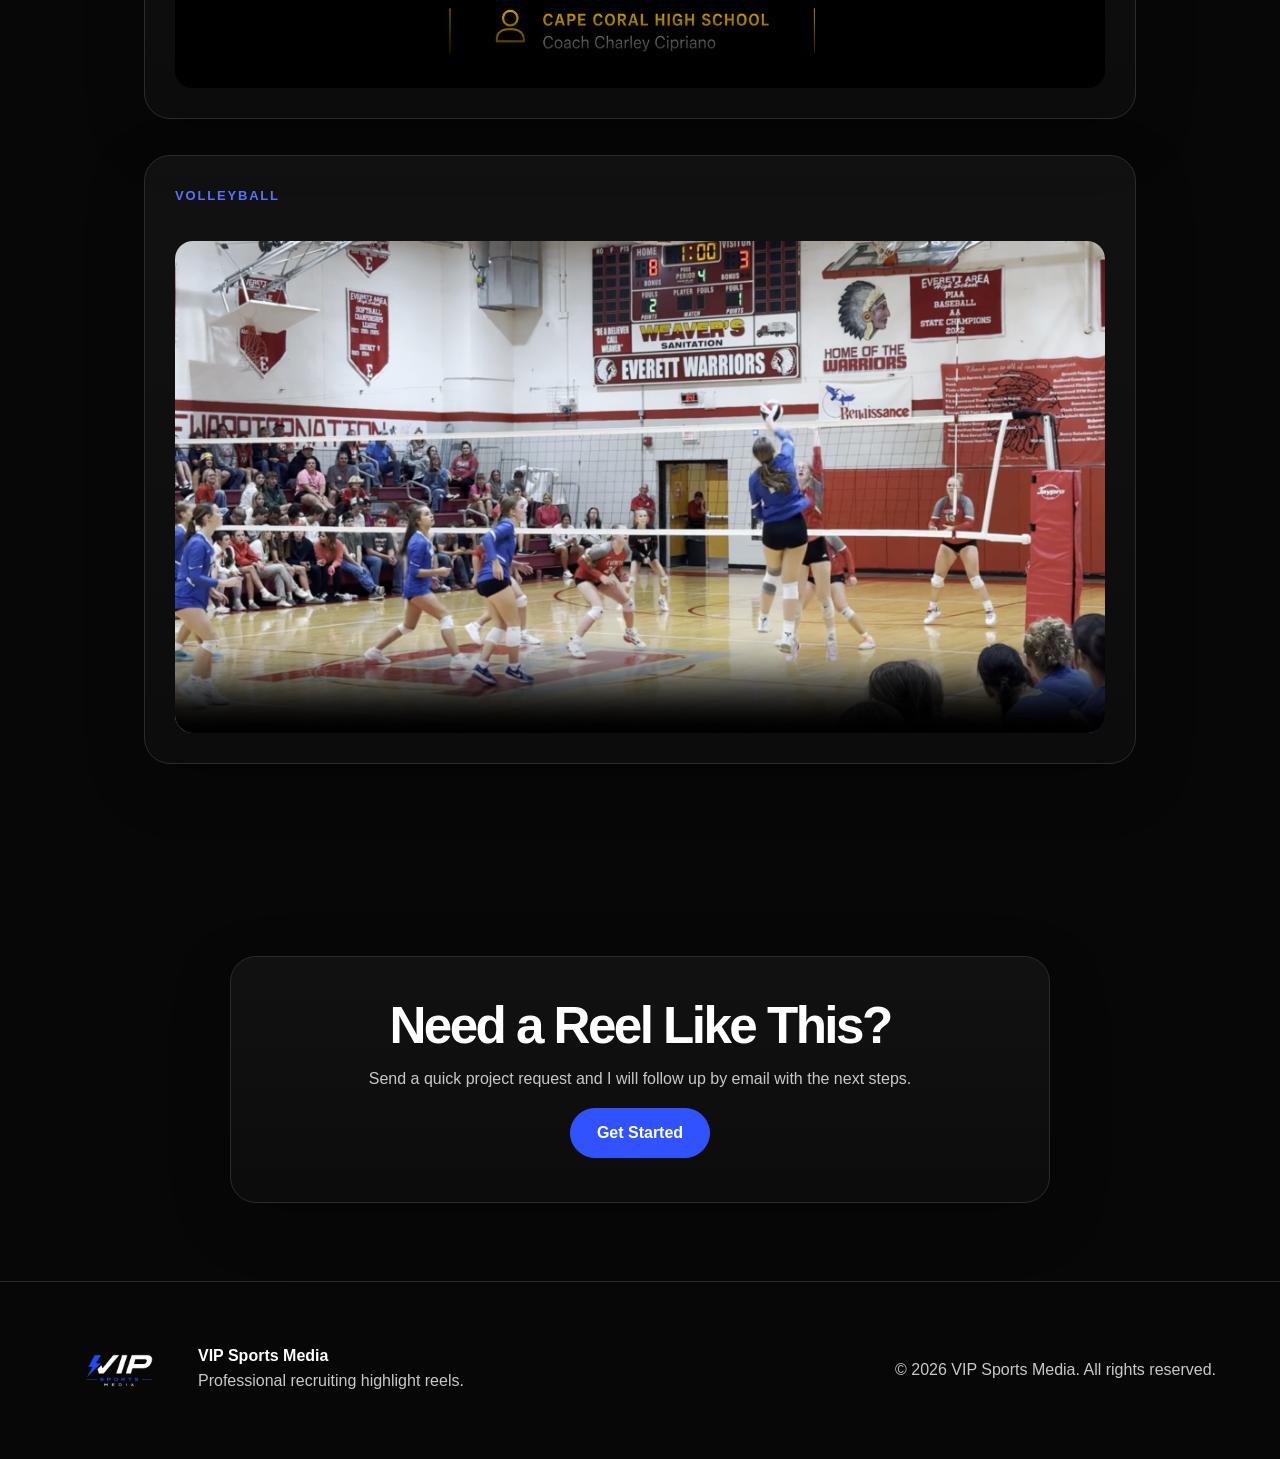
==== commit 8ea20002: "Update sample-reels.html" ====
--- a/sample-reels.html
+++ b/sample-reels.html
@@ -49,7 +49,7 @@
 
       <article class="sample-card card">
         <div class="sample-info">
-          <p class="sport-tag">Volleyball-</p>
+          <p class="sport-tag">Volleyball</p>
         </div>
         <video controls preload="metadata" poster="images/volleyball-cover.png">
           <source src="videos/volleyball-highlight.mp4" type="video/mp4">
